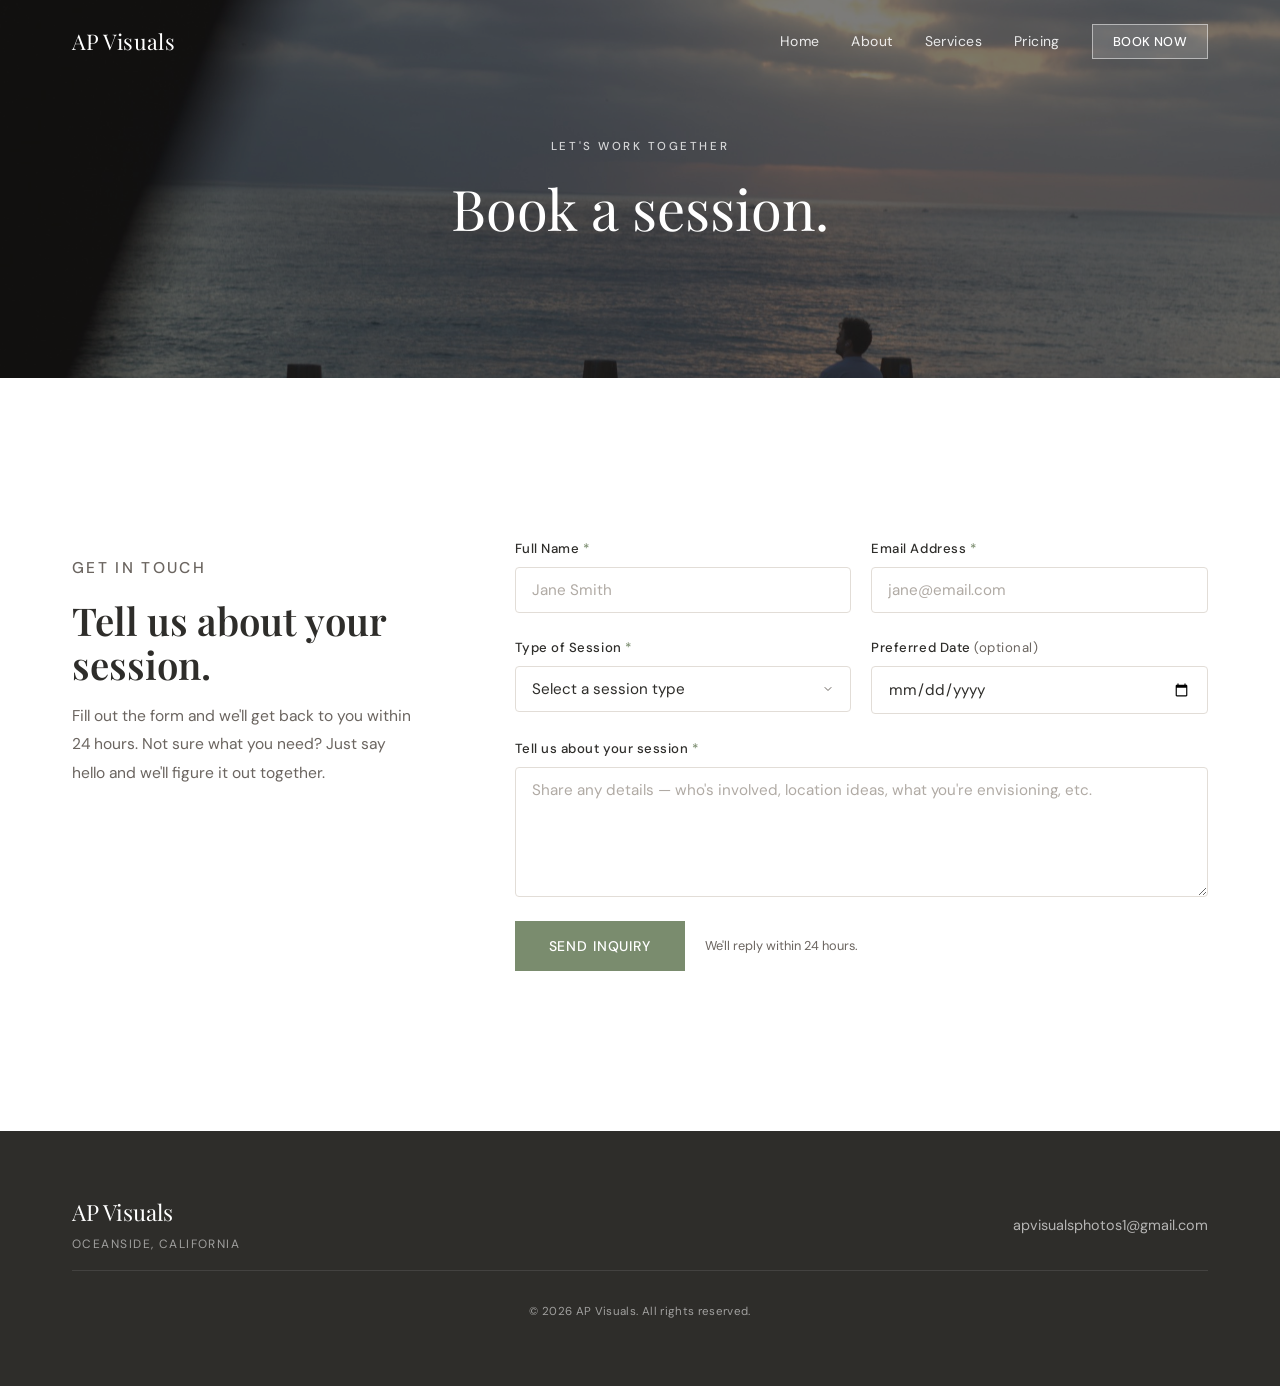
==== contact.html @ 0f5b95cb "Update Formspree endpoint to new form ID Co-Authored-By: Claude Sonnet 4.6 <noreply@anthropic.com>" ====
<!DOCTYPE html>
<html lang="en">
<head>
  <meta charset="UTF-8">
  <meta name="viewport" content="width=device-width, initial-scale=1.0">
  <meta name="description" content="Book a session with AP Visuals - photography in Oceanside, CA. Reach out for portraits, couples, families, pets, and more.">
  <title>Contact | AP Visuals</title>
  <link rel="preconnect" href="https://fonts.googleapis.com">
  <link rel="preconnect" href="https://fonts.gstatic.com" crossorigin>
  <link href="https://fonts.googleapis.com/css2?family=Playfair+Display:ital,wght@0,400;0,600;1,400&family=DM+Sans:opsz,wght@9..40,300;9..40,400;9..40,500&display=swap" rel="stylesheet">
  <link rel="stylesheet" href="css/styles.css?v=2">
  <script>if ('scrollRestoration' in history) history.scrollRestoration = 'manual';</script>
</head>
<body>

  <!-- ── Navigation ────────────────────────────── -->
  <nav class="nav scrolled" id="nav">
    <div class="nav__inner">
      <a href="index.html" class="nav__logo">AP Visuals</a>
      <button class="nav__toggle" id="navToggle" aria-label="Open menu" aria-expanded="false">
        <span></span><span></span><span></span>
      </button>
      <ul class="nav__links" id="navLinks">
        <li><a href="index.html">Home</a></li>
        <li><a href="index.html#about">About</a></li>
        <li><a href="services.html">Services</a></li>
        <li><a href="pricing.html">Pricing</a></li>
        <li><a href="contact.html" class="nav__cta nav__active-cta">Book Now</a></li>
      </ul>
    </div>
  </nav>

  <!-- ── Page Header ────────────────────────────── -->
  <section class="page-hero">
    <div class="page-hero__image">
      <img src="Photos/IMG_0569.jpg" alt="Peaceful evening at the Oceanside coast">
    </div>
    <div class="page-hero__overlay"></div>
    <div class="page-hero__content">
      <p class="hero__eyebrow">Let's work together</p>
      <h1 class="page-hero__title">Book a session.</h1>
    </div>
  </section>

  <!-- ── Contact Form ───────────────────────────── -->
  <section class="contact-section">
    <div class="container contact-section__inner">

      <div class="contact-intro fade-in">
        <p class="section-eyebrow">Get in touch</p>
        <h2>Tell us about your session.</h2>
        <p>Fill out the form and we'll get back to you within 24 hours. Not sure what you need? Just say hello and we'll figure it out together.</p>
      </div>

      <form
        class="contact-form fade-in"
        action="https://formspree.io/f/xeedqrrq"
        method="POST"
        id="contactForm"
      >
        <div class="form-row">
          <div class="form-group">
            <label for="name">Full Name <span class="form-required">*</span></label>
            <input type="text" id="name" name="name" placeholder="Jane Smith" required>
          </div>
          <div class="form-group">
            <label for="email">Email Address <span class="form-required">*</span></label>
            <input type="email" id="email" name="email" placeholder="jane@email.com" required>
          </div>
        </div>

        <div class="form-row">
          <div class="form-group">
            <label for="session">Type of Session <span class="form-required">*</span></label>
            <select id="session" name="session" required>
              <option value="" disabled selected>Select a session type</option>
              <option value="Portraits">Portraits</option>
              <option value="Couples">Couples</option>
              <option value="Families">Families</option>
              <option value="Pets">Pets</option>
              <option value="Proposals">Proposals</option>
              <option value="Graduations">Graduations</option>
              <option value="Military Homecomings">Military Homecomings</option>
              <option value="Promotions">Promotions</option>
              <option value="Retirements">Retirements</option>
              <option value="Not sure yet">Not sure yet</option>
            </select>
          </div>
          <div class="form-group">
            <label for="date">Preferred Date <span class="form-optional">(optional)</span></label>
            <input type="date" id="date" name="preferred_date">
          </div>
        </div>

        <div class="form-group">
          <label for="message">Tell us about your session <span class="form-required">*</span></label>
          <textarea id="message" name="message" rows="5" placeholder="Share any details — who's involved, location ideas, what you're envisioning, etc." required></textarea>
        </div>

        <div class="form-group form-submit">
          <button type="submit" class="btn btn--primary">Send Inquiry</button>
          <p class="form-note">We'll reply within 24 hours.</p>
        </div>

        <div class="form-success" id="formSuccess">
          <p>Thanks for reaching out! We'll be in touch within 24 hours.</p>
        </div>
      </form>

    </div>
  </section>

  <!-- ── Footer ─────────────────────────────────── -->
  <footer class="footer">
    <div class="container footer__inner">
      <div class="footer__brand">
        <p class="footer__logo">AP Visuals</p>
        <p class="footer__tagline">Oceanside, California</p>
      </div>
      <div class="footer__contact">
        <a href="mailto:apvisualsphotos1@gmail.com">apvisualsphotos1@gmail.com</a>
      </div>
      <p class="footer__copy">&copy; 2026 AP Visuals. All rights reserved.</p>
    </div>
  </footer>

  <button class="back-to-top" id="backToTop" aria-label="Back to top">
    <svg width="16" height="16" viewBox="0 0 24 24" fill="none" stroke="currentColor" stroke-width="2.5" stroke-linecap="round" stroke-linejoin="round">
      <polyline points="18 15 12 9 6 15"></polyline>
    </svg>
    Back to top
  </button>

  <script src="js/main.js"></script>
</body>
</html>
---- css/styles.css ----
/* ─── Custom Properties ─────────────────────────── */
:root {
  --bg:          #FFFFFF;
  --bg-alt:      #F7F4EF;
  --accent:      #7A8C6E;
  --accent-dark: #5E6E54;
  --text:        #2E2D2A;
  --text-light:  #6B6560;
  --white:       #FFFFFF;
  --border:      #E2DDD7;

  --font-serif: 'Playfair Display', Georgia, serif;
  --font-sans:  'DM Sans', system-ui, sans-serif;

  --space-sm:  1rem;
  --space-md:  2rem;
  --space-lg:  4rem;
  --space-xl:  6rem;
  --space-2xl: 10rem;

  --radius:     4px;
  --transition: 0.3s ease;
  --max-width:  1200px;
}

/* ─── Reset ─────────────────────────────────────── */
*, *::before, *::after { box-sizing: border-box; margin: 0; padding: 0; }
html { scroll-behavior: smooth; }
body {
  font-family: var(--font-sans);
  background: var(--bg);
  color: var(--text);
  line-height: 1.6;
  -webkit-font-smoothing: antialiased;
}
img { display: block; width: 100%; height: 100%; object-fit: cover; }
a { color: inherit; text-decoration: none; }
ul { list-style: none; }

/* ─── Typography ─────────────────────────────────── */
h1, h2, h3 {
  font-family: var(--font-serif);
  line-height: 1.15;
  font-weight: 600;
}
h2 { font-size: clamp(1.8rem, 3vw, 2.6rem); }

/* ─── Utilities ──────────────────────────────────── */
.container {
  max-width: var(--max-width);
  margin: 0 auto;
  padding: 0 var(--space-md);
}

.section-eyebrow {
  font-size: 0.75rem;
  font-weight: 500;
  letter-spacing: 0.15em;
  text-transform: uppercase;
  color: var(--accent);
  margin-bottom: var(--space-sm);
}

.section-header {
  text-align: center;
  margin-bottom: var(--space-lg);
}

.section-header h2 {
  max-width: 560px;
  margin: 0 auto;
}

/* ─── Buttons ────────────────────────────────────── */
.btn {
  display: inline-block;
  padding: 0.85rem 2rem;
  font-family: var(--font-sans);
  font-size: 0.875rem;
  font-weight: 500;
  letter-spacing: 0.06em;
  text-transform: uppercase;
  border: 2px solid transparent;
  cursor: pointer;
  transition: background var(--transition), color var(--transition), border-color var(--transition);
}

.btn--light {
  background: var(--white);
  color: var(--text);
  border-color: var(--white);
}
.btn--light:hover {
  background: transparent;
  color: var(--white);
}

.btn--outline {
  background: transparent;
  color: var(--accent);
  border-color: var(--accent);
}
.btn--outline:hover {
  background: var(--accent);
  color: var(--white);
}

.btn--primary {
  background: var(--accent);
  color: var(--white);
  border-color: var(--accent);
}
.btn--primary:hover {
  background: var(--accent-dark);
  border-color: var(--accent-dark);
}

/* ─── Navigation ─────────────────────────────────── */
.nav {
  position: fixed;
  top: 0;
  left: 0;
  right: 0;
  z-index: 100;
  padding: 1.5rem 0;
  transition: background var(--transition), padding var(--transition), box-shadow var(--transition);
}

.nav.scrolled {
  background: var(--bg);
  padding: 1rem 0;
  box-shadow: 0 1px 20px rgba(46, 45, 42, 0.08);
}

.nav__inner {
  max-width: var(--max-width);
  margin: 0 auto;
  padding: 0 var(--space-md);
  display: flex;
  align-items: center;
  justify-content: space-between;
}

.nav__logo {
  font-family: var(--font-serif);
  font-size: 1.35rem;
  color: var(--white);
  letter-spacing: 0.02em;
  transition: color var(--transition);
}
.nav.scrolled .nav__logo { color: var(--text); }

.nav__links {
  display: flex;
  align-items: center;
  gap: var(--space-md);
}

.nav__links a {
  font-size: 0.875rem;
  font-weight: 400;
  color: rgba(255, 255, 255, 0.88);
  letter-spacing: 0.03em;
  transition: color var(--transition);
}
.nav__links a:hover { color: var(--white); }
.nav.scrolled .nav__links a { color: var(--text-light); }
.nav.scrolled .nav__links a:hover { color: var(--text); }

.nav__cta {
  padding: 0.5rem 1.25rem !important;
  background: rgba(255, 255, 255, 0.15) !important;
  color: var(--white) !important;
  border: 1px solid rgba(255, 255, 255, 0.5) !important;
  font-weight: 500 !important;
  letter-spacing: 0.05em;
  font-size: 0.8rem !important;
  text-transform: uppercase;
  transition: background var(--transition), border-color var(--transition) !important;
}
.nav__cta:hover {
  background: var(--white) !important;
  color: var(--text) !important;
  border-color: var(--white) !important;
}
.nav.scrolled .nav__cta {
  background: var(--accent) !important;
  color: var(--white) !important;
  border-color: var(--accent) !important;
}
.nav.scrolled .nav__cta:hover {
  background: var(--accent-dark) !important;
  border-color: var(--accent-dark) !important;
}

/* Hamburger */
.nav__toggle {
  display: none;
  flex-direction: column;
  gap: 5px;
  background: none;
  border: none;
  cursor: pointer;
  padding: 4px;
}
.nav__toggle span {
  display: block;
  width: 24px;
  height: 2px;
  background: var(--white);
  transition: background var(--transition);
}
.nav.scrolled .nav__toggle span { background: var(--text); }

/* ─── Hero ───────────────────────────────────────── */
.hero {
  position: relative;
  height: 100svh;
  min-height: 620px;
  display: flex;
  align-items: center;
  justify-content: center;
  text-align: center;
  overflow: hidden;
}

.hero__image {
  position: absolute;
  inset: 0;
  z-index: 0;
}

.hero__overlay {
  position: absolute;
  inset: 0;
  background: linear-gradient(
    160deg,
    rgba(30, 28, 25, 0.28) 0%,
    rgba(30, 28, 25, 0.55) 100%
  );
  z-index: 1;
}

.hero__content {
  position: relative;
  z-index: 2;
  color: var(--white);
  padding: 0 var(--space-md);
  max-width: 720px;
  animation: fadeUp 1s 0.2s ease both;
}

.hero__eyebrow {
  font-size: 0.72rem;
  font-weight: 500;
  letter-spacing: 0.22em;
  text-transform: uppercase;
  color: rgba(255, 255, 255, 0.78);
  margin-bottom: 1.25rem;
}

.hero__title {
  font-family: var(--font-serif);
  font-size: clamp(3rem, 7.5vw, 5.75rem);
  line-height: 1.06;
  font-weight: 400;
  margin-bottom: 1.25rem;
}
.hero__title em {
  font-style: italic;
}

.hero__sub {
  font-size: 1.05rem;
  font-weight: 300;
  color: rgba(255, 255, 255, 0.82);
  line-height: 1.75;
  margin-bottom: 2.5rem;
}

.hero__scroll {
  position: absolute;
  bottom: 2rem;
  left: 50%;
  transform: translateX(-50%);
  z-index: 2;
  color: rgba(255, 255, 255, 0.65);
  animation: bounce 2s 1.5s ease-in-out infinite;
  transition: color var(--transition);
}
.hero__scroll:hover { color: var(--white); }

/* ─── About ──────────────────────────────────────── */
.about {
  padding: var(--space-2xl) 0;
}

.about__grid {
  display: grid;
  grid-template-columns: 1fr 1fr;
  gap: var(--space-xl);
  align-items: center;
}

.about__image {
  aspect-ratio: 4 / 5;
  overflow: hidden;
  border-radius: var(--radius);
}
.about__image img {
  transition: transform 0.65s ease;
}
.about__image:hover img { transform: scale(1.04); }

.about__text h2 {
  margin-bottom: var(--space-md);
}

.about__text p {
  font-size: 1rem;
  color: var(--text-light);
  line-height: 1.85;
  margin-bottom: var(--space-sm);
}

.about__text .btn { margin-top: var(--space-sm); }

/* ─── Services ───────────────────────────────────── */

.service-card {
  cursor: pointer;
  text-decoration: none;
  display: block;
}

.service-card__image {
  aspect-ratio: 3 / 4;
  overflow: hidden;
  border-radius: var(--radius);
}

.service-card__image img {
  transition: transform 0.55s ease;
  image-orientation: none;
}
.service-card:hover .service-card__image img { transform: scale(1.05); }

.service-card__image--placeholder {
  background: linear-gradient(145deg, #ede9e2 0%, #ddd8cf 100%);
}

.service-card__label {
  font-family: var(--font-serif);
  font-size: 1rem;
  font-weight: 400;
  color: var(--text);
  text-align: center;
  padding: 0.75rem 0 0;
  letter-spacing: 0.01em;
}

/* CTA card */
.service-card--cta .service-card__image {
  background: var(--bg-alt);
  display: flex;
  align-items: center;
  justify-content: center;
  transition: background var(--transition);
}
.service-card--cta:hover .service-card__image { background: var(--accent); }

.service-card--cta .service-card__image p {
  font-family: var(--font-serif);
  font-size: 1.4rem;
  font-weight: 400;
  color: var(--text-light);
  text-align: center;
  line-height: 1.5;
  transition: color var(--transition);
}
.service-card--cta:hover .service-card__image p { color: var(--white); }

/* Services teaser (homepage) */
.services-teaser {
  padding: var(--space-2xl) 0;
  background: var(--bg-alt);
}

.services-teaser__grid {
  display: grid;
  grid-template-columns: repeat(3, 1fr);
  gap: 1.25rem;
  margin-bottom: var(--space-lg);
}

.services-teaser__cta { text-align: center; }

/* Full services grid (services.html) */
.services-full {
  padding: var(--space-xl) 0 var(--space-2xl);
}

.services-full__grid {
  display: grid;
  grid-template-columns: repeat(3, 1fr);
  gap: 1.5rem 1.25rem;
}

/* ─── Nav active link ────────────────────────────── */
.nav__active {
  color: var(--accent) !important;
}

/* ─── Page Hero (inner pages) ────────────────────── */
.page-hero {
  position: relative;
  height: 42vh;
  min-height: 300px;
  display: flex;
  align-items: center;
  justify-content: center;
  text-align: center;
  overflow: hidden;
  margin-top: 0;
}

.page-hero__image {
  position: absolute;
  inset: 0;
  z-index: 0;
}

.page-hero__overlay {
  position: absolute;
  inset: 0;
  background: rgba(30, 28, 25, 0.58);
  z-index: 1;
}

.page-hero__content {
  position: relative;
  z-index: 2;
  color: var(--white);
  padding: 0 var(--space-md);
  animation: fadeUp 0.8s ease both;
}

.page-hero__title {
  font-family: var(--font-serif);
  font-size: clamp(2rem, 5vw, 3.5rem);
  font-weight: 400;
  margin-top: 0.75rem;
}

/* ─── Pricing intro ──────────────────────────────── */
.pricing-intro {
  padding: var(--space-lg) 0 0;
}

.pricing-intro__inner {
  max-width: 640px;
  margin: 0 auto;
  text-align: center;
}

.pricing-intro__inner p {
  font-size: 1rem;
  color: var(--text-light);
  line-height: 1.8;
  margin-bottom: var(--space-sm);
}

.pricing-intro__note {
  font-size: 0.8rem !important;
  letter-spacing: 0.04em;
  color: var(--accent) !important;
  text-transform: uppercase;
}

/* ─── Pricing cards ──────────────────────────────── */
.pricing-section {
  padding: var(--space-lg) 0 var(--space-2xl);
}

.pricing__grid {
  display: grid;
  grid-template-columns: repeat(3, 1fr);
  gap: 1.5rem;
  align-items: start;
  margin-bottom: var(--space-lg);
}

.pricing-card {
  background: var(--white);
  border: 1px solid var(--border);
  border-radius: var(--radius);
  padding: 2.5rem 2rem;
  display: flex;
  flex-direction: column;
  gap: var(--space-md);
  position: relative;
}

.pricing-card--featured {
  border-color: var(--accent);
  box-shadow: 0 8px 40px rgba(122, 140, 110, 0.15);
  transform: translateY(-8px);
}

.pricing-card__badge {
  position: absolute;
  top: -1px;
  left: 50%;
  transform: translateX(-50%);
  background: var(--accent);
  color: var(--white);
  font-size: 0.7rem;
  font-weight: 500;
  letter-spacing: 0.1em;
  text-transform: uppercase;
  padding: 0.3rem 1rem;
  border-radius: 0 0 4px 4px;
}

.pricing-card__name {
  font-family: var(--font-serif);
  font-size: 1.4rem;
  font-weight: 400;
  color: var(--text);
  margin-bottom: 0.5rem;
}

.pricing-card__price {
  margin-bottom: 0.25rem;
}

.pricing-card__price span {
  font-family: var(--font-serif);
  font-size: 3rem;
  font-weight: 600;
  color: var(--text);
  line-height: 1;
}

.pricing-card__sub {
  font-size: 0.875rem;
  color: var(--text-light);
  line-height: 1.5;
}

.pricing-card__features {
  list-style: none;
  display: flex;
  flex-direction: column;
  gap: 0.65rem;
  flex: 1;
}

.pricing-card__features li {
  font-size: 0.9rem;
  color: var(--text-light);
  padding-left: 1.25rem;
  position: relative;
}

.pricing-card__features li::before {
  content: '';
  position: absolute;
  left: 0;
  top: 0.55em;
  width: 6px;
  height: 6px;
  border-radius: 50%;
  background: var(--accent);
}

.pricing-card .btn {
  width: 100%;
  text-align: center;
}

.pricing__fine-print {
  text-align: center;
  font-size: 0.875rem;
  color: var(--text-light);
  max-width: 600px;
  margin: 0 auto;
  line-height: 1.8;
}

/* ─── FAQ ────────────────────────────────────────── */
.faq {
  padding: var(--space-2xl) 0;
  background: var(--bg-alt);
}

.faq__grid {
  display: grid;
  grid-template-columns: repeat(2, 1fr);
  gap: 2.5rem 4rem;
}

.faq__item h3 {
  font-family: var(--font-serif);
  font-size: 1.1rem;
  font-weight: 600;
  margin-bottom: 0.6rem;
  color: var(--text);
}

.faq__item p {
  font-size: 0.925rem;
  color: var(--text-light);
  line-height: 1.8;
}

.faq__item a {
  color: var(--accent);
  text-decoration: underline;
  text-underline-offset: 3px;
}

/* ─── Pricing CTA ────────────────────────────────── */
.pricing-cta {
  background: var(--text);
  padding: var(--space-xl) 0;
  text-align: center;
}

.pricing-cta__inner h2 {
  font-family: var(--font-serif);
  font-size: clamp(1.8rem, 3vw, 2.6rem);
  color: var(--white);
  font-weight: 400;
  margin-bottom: var(--space-sm);
}

.pricing-cta__inner p {
  color: rgba(255, 255, 255, 0.65);
  margin-bottom: var(--space-md);
  font-size: 1rem;
}

/* ─── Footer ─────────────────────────────────────── */
.footer {
  background: var(--text);
  color: rgba(255, 255, 255, 0.55);
  padding: var(--space-lg) 0;
}

.footer__inner {
  display: grid;
  grid-template-columns: 1fr 1fr;
  align-items: center;
  gap: var(--space-md);
  row-gap: var(--space-sm);
}

.footer__logo {
  font-family: var(--font-serif);
  font-size: 1.4rem;
  color: var(--white);
  margin-bottom: 0.3rem;
}
.footer__tagline {
  font-size: 0.75rem;
  letter-spacing: 0.12em;
  text-transform: uppercase;
}

.footer__contact { text-align: right; }
.footer__contact a {
  font-size: 0.9rem;
  color: rgba(255, 255, 255, 0.65);
  transition: color var(--transition);
}
.footer__contact a:hover { color: var(--white); }

.footer__copy {
  grid-column: 1 / -1;
  font-size: 0.72rem;
  padding-top: var(--space-md);
  border-top: 1px solid rgba(255, 255, 255, 0.1);
  text-align: center;
  letter-spacing: 0.03em;
}

/* ─── Contact form ───────────────────────────────── */
.contact-section {
  padding: var(--space-2xl) 0;
}

.contact-section__inner {
  display: grid;
  grid-template-columns: 1fr 2fr;
  gap: var(--space-xl);
  align-items: start;
}

.contact-intro h2 {
  margin-bottom: var(--space-sm);
}

.contact-intro p {
  font-size: 0.975rem;
  color: var(--text-light);
  line-height: 1.8;
  margin-top: var(--space-sm);
}

.contact-form {
  display: flex;
  flex-direction: column;
  gap: 1.5rem;
}

.form-row {
  display: grid;
  grid-template-columns: 1fr 1fr;
  gap: 1.25rem;
}

.form-group {
  display: flex;
  flex-direction: column;
  gap: 0.5rem;
}

.form-group label {
  font-size: 0.825rem;
  font-weight: 500;
  letter-spacing: 0.04em;
  color: var(--text);
}

.form-required { color: var(--accent); }
.form-optional { color: var(--text-light); font-weight: 400; }

.form-group input,
.form-group select,
.form-group textarea {
  font-family: var(--font-sans);
  font-size: 0.95rem;
  color: var(--text);
  background: var(--white);
  border: 1.5px solid var(--border);
  border-radius: var(--radius);
  padding: 0.75rem 1rem;
  width: 100%;
  transition: border-color var(--transition), box-shadow var(--transition);
  appearance: none;
  -webkit-appearance: none;
}

.form-group select {
  background-image: url("data:image/svg+xml,%3Csvg xmlns='http://www.w3.org/2000/svg' width='12' height='12' viewBox='0 0 24 24' fill='none' stroke='%236B6560' stroke-width='2' stroke-linecap='round' stroke-linejoin='round'%3E%3Cpolyline points='6 9 12 15 18 9'%3E%3C/polyline%3E%3C/svg%3E");
  background-repeat: no-repeat;
  background-position: right 1rem center;
  padding-right: 2.5rem;
  cursor: pointer;
}

.form-group input::placeholder,
.form-group textarea::placeholder {
  color: #b0aaa4;
}

.form-group input:focus,
.form-group select:focus,
.form-group textarea:focus {
  outline: none;
  border-color: var(--accent);
  box-shadow: 0 0 0 3px rgba(122, 140, 110, 0.12);
}

.form-group textarea {
  resize: vertical;
  min-height: 130px;
}

.form-submit {
  flex-direction: row;
  align-items: center;
  gap: 1.25rem;
}

.form-note {
  font-size: 0.8rem;
  color: var(--text-light);
}

.form-success {
  display: none;
  background: #f0f4ee;
  border: 1px solid var(--accent);
  border-radius: var(--radius);
  padding: 1rem 1.25rem;
  font-size: 0.9rem;
  color: var(--accent-dark);
}

@media (max-width: 900px) {
  .contact-section__inner { grid-template-columns: 1fr; gap: var(--space-lg); }
  .form-row { grid-template-columns: 1fr; }
}

/* ─── Promo banner ───────────────────────────────── */
.promo-banner {
  background: var(--accent);
  color: var(--white);
  text-align: center;
  padding: 0.75rem var(--space-md);
  font-size: 0.825rem;
  letter-spacing: 0.02em;
  line-height: 1.6;
}
.promo-banner a {
  color: var(--white);
  font-weight: 500;
  text-decoration: underline;
  text-underline-offset: 3px;
  margin-left: 0.35rem;
}
.promo-banner a:hover { opacity: 0.82; }

/* ─── Back to top ────────────────────────────────── */
.back-to-top {
  position: fixed;
  bottom: 2rem;
  left: 50%;
  transform: translateX(-50%) translateY(12px);
  z-index: 50;
  display: flex;
  align-items: center;
  gap: 0.4rem;
  background: var(--text);
  color: var(--white);
  border: none;
  border-radius: 100px;
  padding: 0.6rem 1.25rem;
  font-family: var(--font-sans);
  font-size: 0.72rem;
  font-weight: 500;
  letter-spacing: 0.1em;
  text-transform: uppercase;
  cursor: pointer;
  opacity: 0;
  pointer-events: none;
  transition: opacity 0.3s ease, transform 0.3s ease, background var(--transition);
}
.back-to-top.visible {
  opacity: 1;
  pointer-events: auto;
  transform: translateX(-50%) translateY(0);
}
.back-to-top:hover { background: var(--accent); }

/* ─── Animations ─────────────────────────────────── */
@keyframes fadeUp {
  from { opacity: 0; transform: translateY(28px); }
  to   { opacity: 1; transform: translateY(0); }
}

@keyframes bounce {
  0%, 100% { transform: translateX(-50%) translateY(0); }
  50%       { transform: translateX(-50%) translateY(8px); }
}

.fade-in {
  opacity: 0;
  transform: translateY(22px);
  transition: opacity 0.7s ease, transform 0.7s ease;
}
.fade-in.visible {
  opacity: 1;
  transform: none;
}

/* stagger service cards */
.services__grid .service-card:nth-child(2) { transition-delay: 0.08s; }
.services__grid .service-card:nth-child(3) { transition-delay: 0.16s; }
.services__grid .service-card:nth-child(4) { transition-delay: 0.08s; }
.services__grid .service-card:nth-child(5) { transition-delay: 0.16s; }
.services__grid .service-card:nth-child(6) { transition-delay: 0.24s; }
.services__grid .service-card:nth-child(7) { transition-delay: 0.08s; }
.services__grid .service-card:nth-child(8) { transition-delay: 0.16s; }
.services__grid .service-card:nth-child(9) { transition-delay: 0.24s; }

/* ─── Responsive ─────────────────────────────────── */
@media (max-width: 900px) {
  .services-teaser__grid { grid-template-columns: repeat(2, 1fr); }
  .services-full__grid { grid-template-columns: repeat(2, 1fr); }
  .pricing__grid { grid-template-columns: 1fr; max-width: 420px; margin-left: auto; margin-right: auto; }
  .pricing-card--featured { transform: none; }
  .faq__grid { grid-template-columns: 1fr; gap: 2rem; }
}

@media (max-width: 768px) {
  .nav__toggle { display: flex; }

  .nav__links {
    position: fixed;
    inset: 0 0 0 auto;
    width: min(300px, 80vw);
    background: var(--bg);
    flex-direction: column;
    align-items: flex-start;
    justify-content: center;
    padding: var(--space-xl) var(--space-lg);
    gap: var(--space-md);
    transform: translateX(100%);
    transition: transform 0.35s ease;
    box-shadow: -4px 0 40px rgba(30, 28, 25, 0.14);
  }
  .nav__links.open { transform: translateX(0); }

  .nav__links a {
    font-size: 1.1rem !important;
    color: var(--text-light) !important;
    border: none !important;
    background: none !important;
    padding: 0 !important;
    letter-spacing: 0;
    text-transform: none;
  }
  .nav__links a:hover { color: var(--text) !important; }

  .nav__cta {
    background: var(--accent) !important;
    color: var(--white) !important;
    border: 2px solid var(--accent) !important;
    padding: 0.65rem 1.5rem !important;
    width: 100%;
    text-align: center;
    text-transform: uppercase;
    letter-spacing: 0.06em;
    font-size: 0.8rem !important;
  }

  .about__grid {
    grid-template-columns: 1fr;
    gap: var(--space-lg);
  }
  .about__image { aspect-ratio: 16 / 10; }

  .footer__inner { grid-template-columns: 1fr; }
  .footer__contact { text-align: left; }
}

@media (max-width: 520px) {
  .services-teaser__grid,
  .services-full__grid {
    grid-template-columns: repeat(2, 1fr);
    gap: 0.875rem;
  }
}
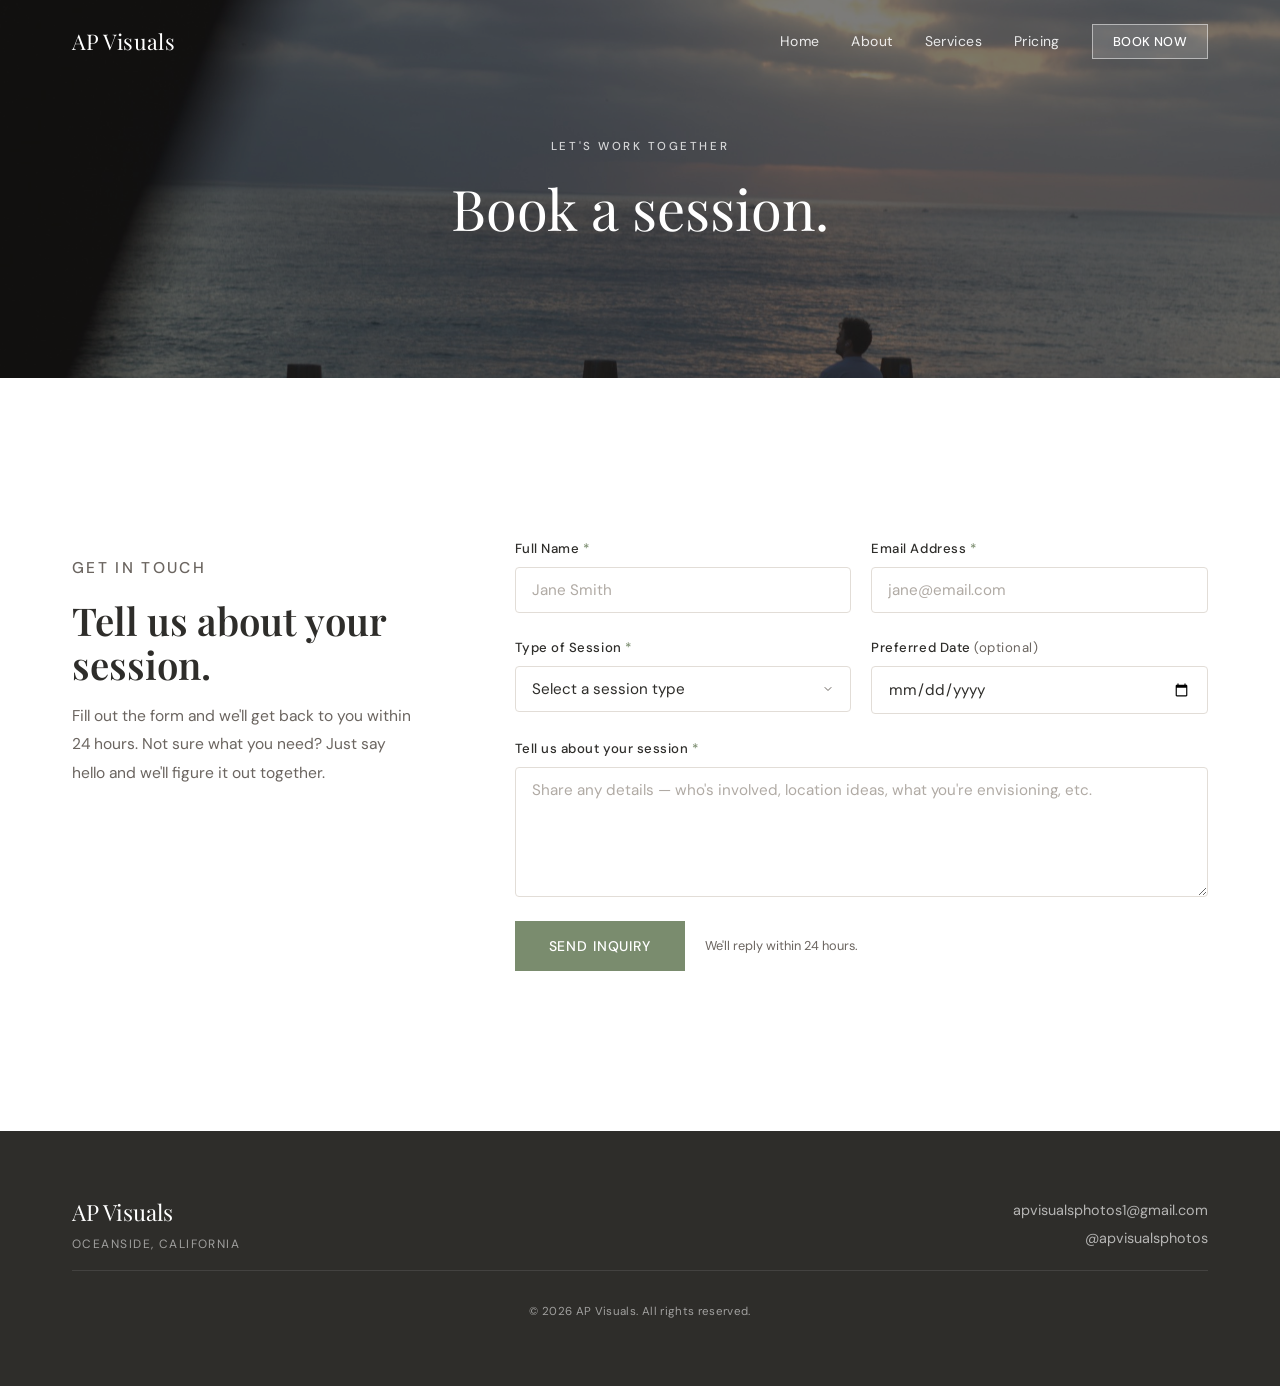
==== commit e642212f: "Add Instagram link to footer across all pages Co-Authored-By: Claude Sonnet 4.6 <noreply@anthropic.c" ====
--- a/contact.html
+++ b/contact.html
@@ -8,7 +8,7 @@
   <link rel="preconnect" href="https://fonts.googleapis.com">
   <link rel="preconnect" href="https://fonts.gstatic.com" crossorigin>
   <link href="https://fonts.googleapis.com/css2?family=Playfair+Display:ital,wght@0,400;0,600;1,400&family=DM+Sans:opsz,wght@9..40,300;9..40,400;9..40,500&display=swap" rel="stylesheet">
-  <link rel="stylesheet" href="css/styles.css?v=2">
+  <link rel="stylesheet" href="css/styles.css?v=3">
   <script>if ('scrollRestoration' in history) history.scrollRestoration = 'manual';</script>
 </head>
 <body>
@@ -54,7 +54,7 @@
 
       <form
         class="contact-form fade-in"
-        action="https://formspree.io/f/xeedqrrq"
+        action="https://formspree.io/f/xojbqkpv"
         method="POST"
         id="contactForm"
       >
@@ -105,6 +105,10 @@
         <div class="form-success" id="formSuccess">
           <p>Thanks for reaching out! We'll be in touch within 24 hours.</p>
         </div>
+
+        <div class="form-error" id="formError">
+          <p>Something went wrong. Please try again or email us directly at <a href="mailto:apvisualsphotos1@gmail.com">apvisualsphotos1@gmail.com</a>.</p>
+        </div>
       </form>
 
     </div>
@@ -119,6 +123,7 @@
       </div>
       <div class="footer__contact">
         <a href="mailto:apvisualsphotos1@gmail.com">apvisualsphotos1@gmail.com</a>
+        <a href="https://www.instagram.com/apvisualsphotos" target="_blank" rel="noopener">@apvisualsphotos</a>
       </div>
       <p class="footer__copy">&copy; 2026 AP Visuals. All rights reserved.</p>
     </div>
--- a/css/styles.css
+++ b/css/styles.css
@@ -668,7 +668,13 @@
   text-transform: uppercase;
 }
 
-.footer__contact { text-align: right; }
+.footer__contact {
+  text-align: right;
+  display: flex;
+  flex-direction: column;
+  gap: 0.3rem;
+  align-items: flex-end;
+}
 .footer__contact a {
   font-size: 0.9rem;
   color: rgba(255, 255, 255, 0.65);
@@ -797,6 +803,21 @@
   padding: 1rem 1.25rem;
   font-size: 0.9rem;
   color: var(--accent-dark);
+}
+
+.form-error {
+  display: none;
+  background: #fdf0f0;
+  border: 1px solid #d9756a;
+  border-radius: var(--radius);
+  padding: 1rem 1.25rem;
+  font-size: 0.9rem;
+  color: #8b3a33;
+}
+.form-error a {
+  color: #8b3a33;
+  text-decoration: underline;
+  text-underline-offset: 3px;
 }
 
 @media (max-width: 900px) {
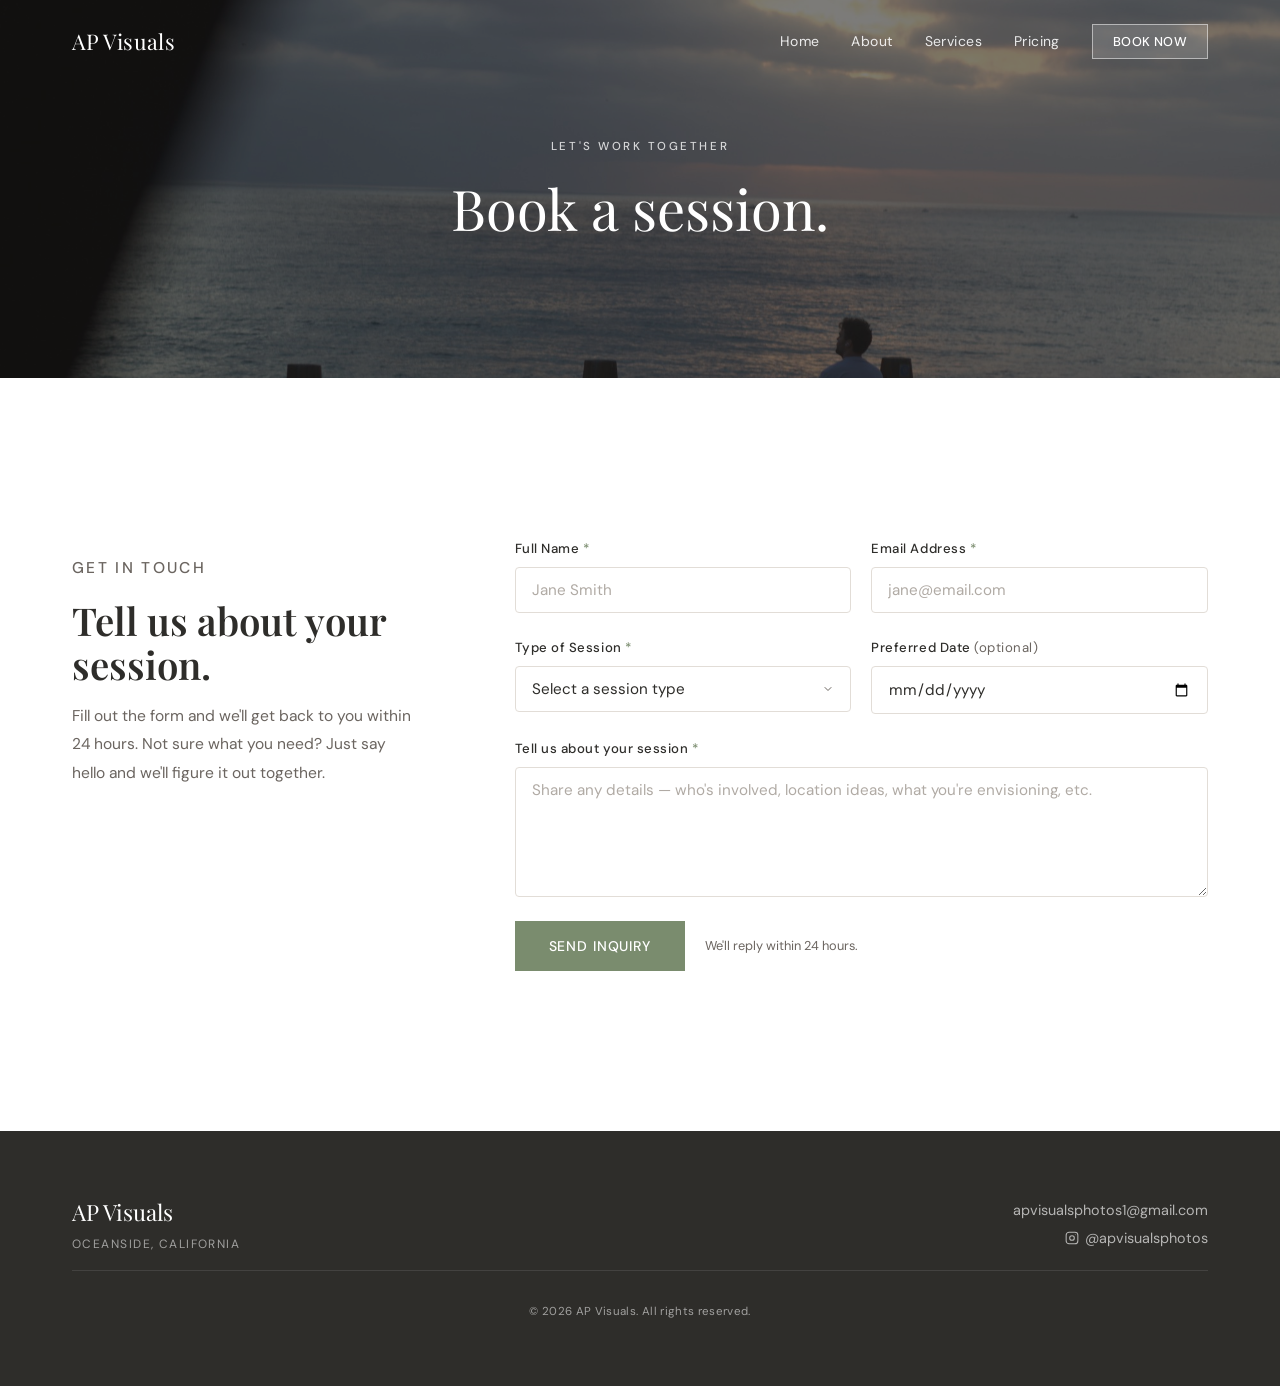
==== commit 8e4f6c24: "Add Instagram icon to footer IG link across all pages Co-Authored-By: Claude Sonnet 4.6 <noreply@ant" ====
--- a/contact.html
+++ b/contact.html
@@ -8,7 +8,7 @@
   <link rel="preconnect" href="https://fonts.googleapis.com">
   <link rel="preconnect" href="https://fonts.gstatic.com" crossorigin>
   <link href="https://fonts.googleapis.com/css2?family=Playfair+Display:ital,wght@0,400;0,600;1,400&family=DM+Sans:opsz,wght@9..40,300;9..40,400;9..40,500&display=swap" rel="stylesheet">
-  <link rel="stylesheet" href="css/styles.css?v=3">
+  <link rel="stylesheet" href="css/styles.css?v=4">
   <script>if ('scrollRestoration' in history) history.scrollRestoration = 'manual';</script>
 </head>
 <body>
@@ -123,7 +123,10 @@
       </div>
       <div class="footer__contact">
         <a href="mailto:apvisualsphotos1@gmail.com">apvisualsphotos1@gmail.com</a>
-        <a href="https://www.instagram.com/apvisualsphotos" target="_blank" rel="noopener">@apvisualsphotos</a>
+        <a href="https://www.instagram.com/apvisualsphotos" target="_blank" rel="noopener" class="footer__ig">
+          <svg width="14" height="14" viewBox="0 0 24 24" fill="none" stroke="currentColor" stroke-width="1.8" stroke-linecap="round" stroke-linejoin="round"><rect x="2" y="2" width="20" height="20" rx="5" ry="5"/><circle cx="12" cy="12" r="4"/><circle cx="17.5" cy="6.5" r="0.8" fill="currentColor" stroke="none"/></svg>
+          @apvisualsphotos
+        </a>
       </div>
       <p class="footer__copy">&copy; 2026 AP Visuals. All rights reserved.</p>
     </div>
--- a/css/styles.css
+++ b/css/styles.css
@@ -681,6 +681,12 @@
   transition: color var(--transition);
 }
 .footer__contact a:hover { color: var(--white); }
+
+.footer__ig {
+  display: flex;
+  align-items: center;
+  gap: 0.4rem;
+}
 
 .footer__copy {
   grid-column: 1 / -1;
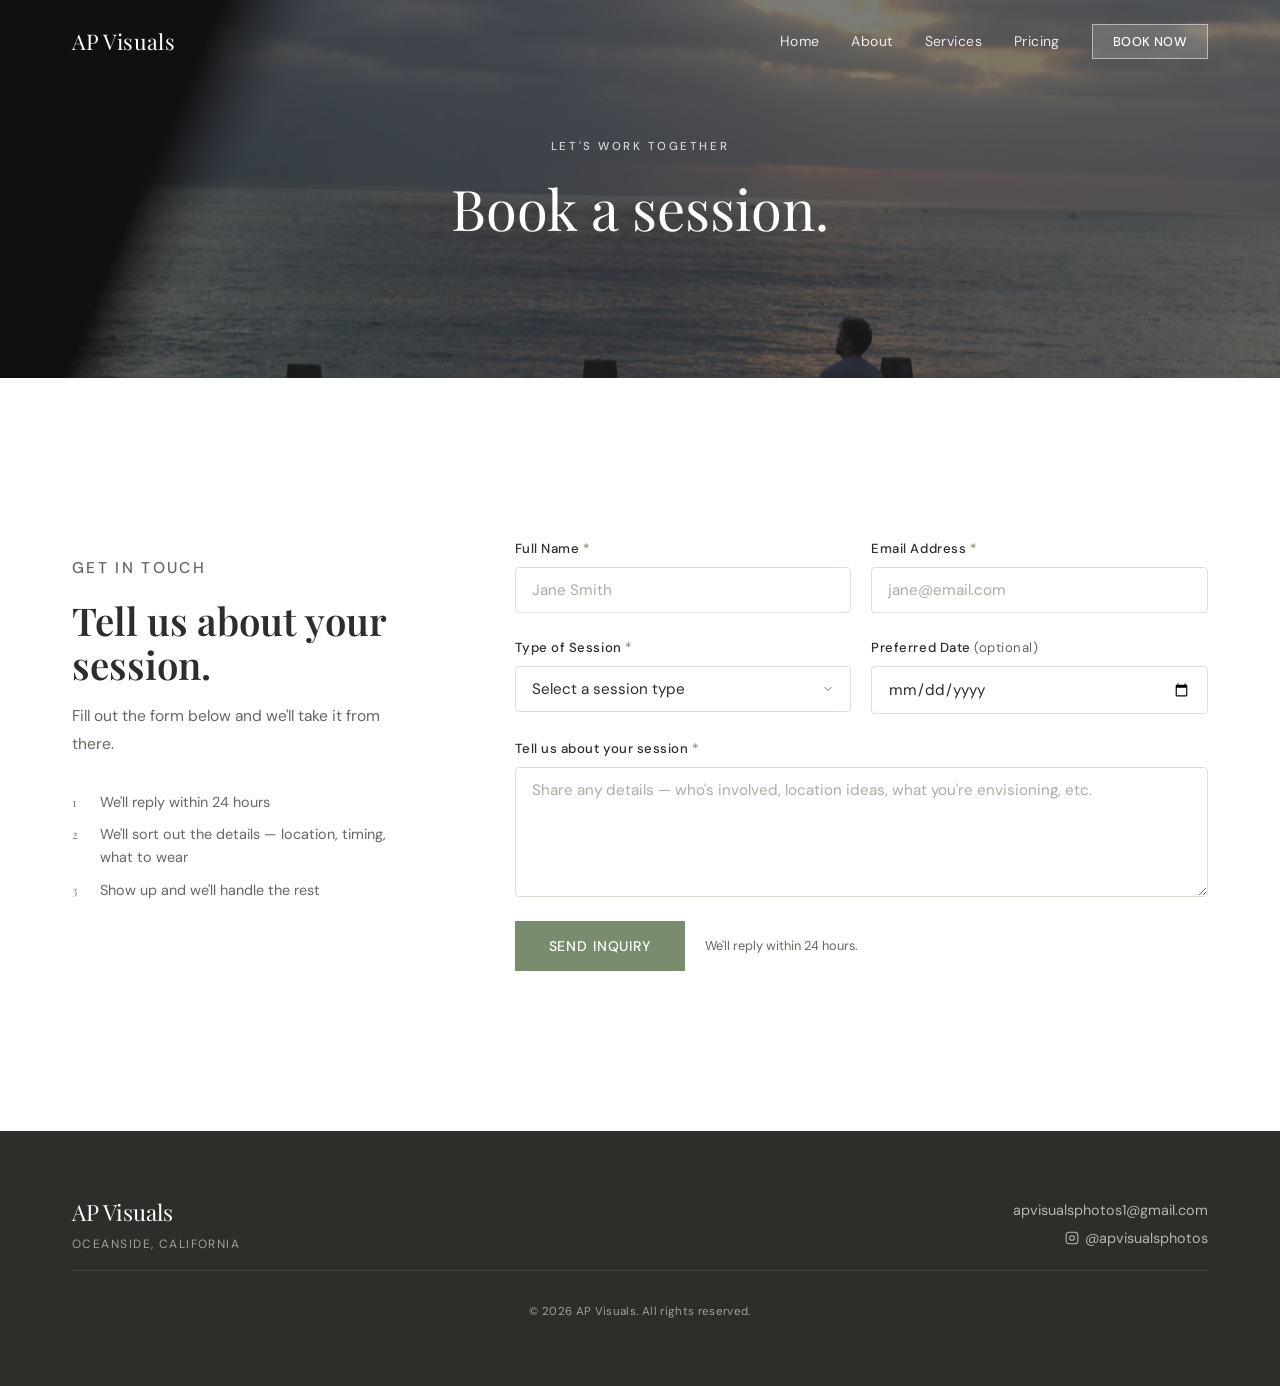
==== commit 38002936: "Add service descriptions, contact steps, and clean up pricing copy Co-Authored-By: Claude Sonnet 4.6" ====
--- a/contact.html
+++ b/contact.html
@@ -49,7 +49,12 @@
       <div class="contact-intro fade-in">
         <p class="section-eyebrow">Get in touch</p>
         <h2>Tell us about your session.</h2>
-        <p>Fill out the form and we'll get back to you within 24 hours. Not sure what you need? Just say hello and we'll figure it out together.</p>
+        <p>Fill out the form below and we'll take it from there.</p>
+        <ol class="contact-steps">
+          <li>We'll reply within 24 hours</li>
+          <li>We'll sort out the details — location, timing, what to wear</li>
+          <li>Show up and we'll handle the rest</li>
+        </ol>
       </div>
 
       <form
--- a/css/styles.css
+++ b/css/styles.css
@@ -359,6 +359,14 @@
   letter-spacing: 0.01em;
 }
 
+.service-card__desc {
+  font-size: 0.8rem;
+  color: var(--text-light);
+  text-align: center;
+  padding: 0.3rem 0.25rem 0;
+  line-height: 1.6;
+}
+
 /* CTA card */
 .service-card--cta .service-card__image {
   background: var(--bg-alt);
@@ -718,6 +726,35 @@
   color: var(--text-light);
   line-height: 1.8;
   margin-top: var(--space-sm);
+}
+
+.contact-steps {
+  list-style: none;
+  padding: 0;
+  margin-top: var(--space-md);
+  display: flex;
+  flex-direction: column;
+  gap: 0.6rem;
+  counter-reset: steps;
+}
+
+.contact-steps li {
+  counter-increment: steps;
+  display: flex;
+  align-items: baseline;
+  gap: 0.75rem;
+  font-size: 0.9rem;
+  color: var(--text-light);
+  line-height: 1.6;
+}
+
+.contact-steps li::before {
+  content: counter(steps);
+  font-family: var(--font-serif);
+  font-size: 0.75rem;
+  color: var(--accent);
+  min-width: 1rem;
+  flex-shrink: 0;
 }
 
 .contact-form {
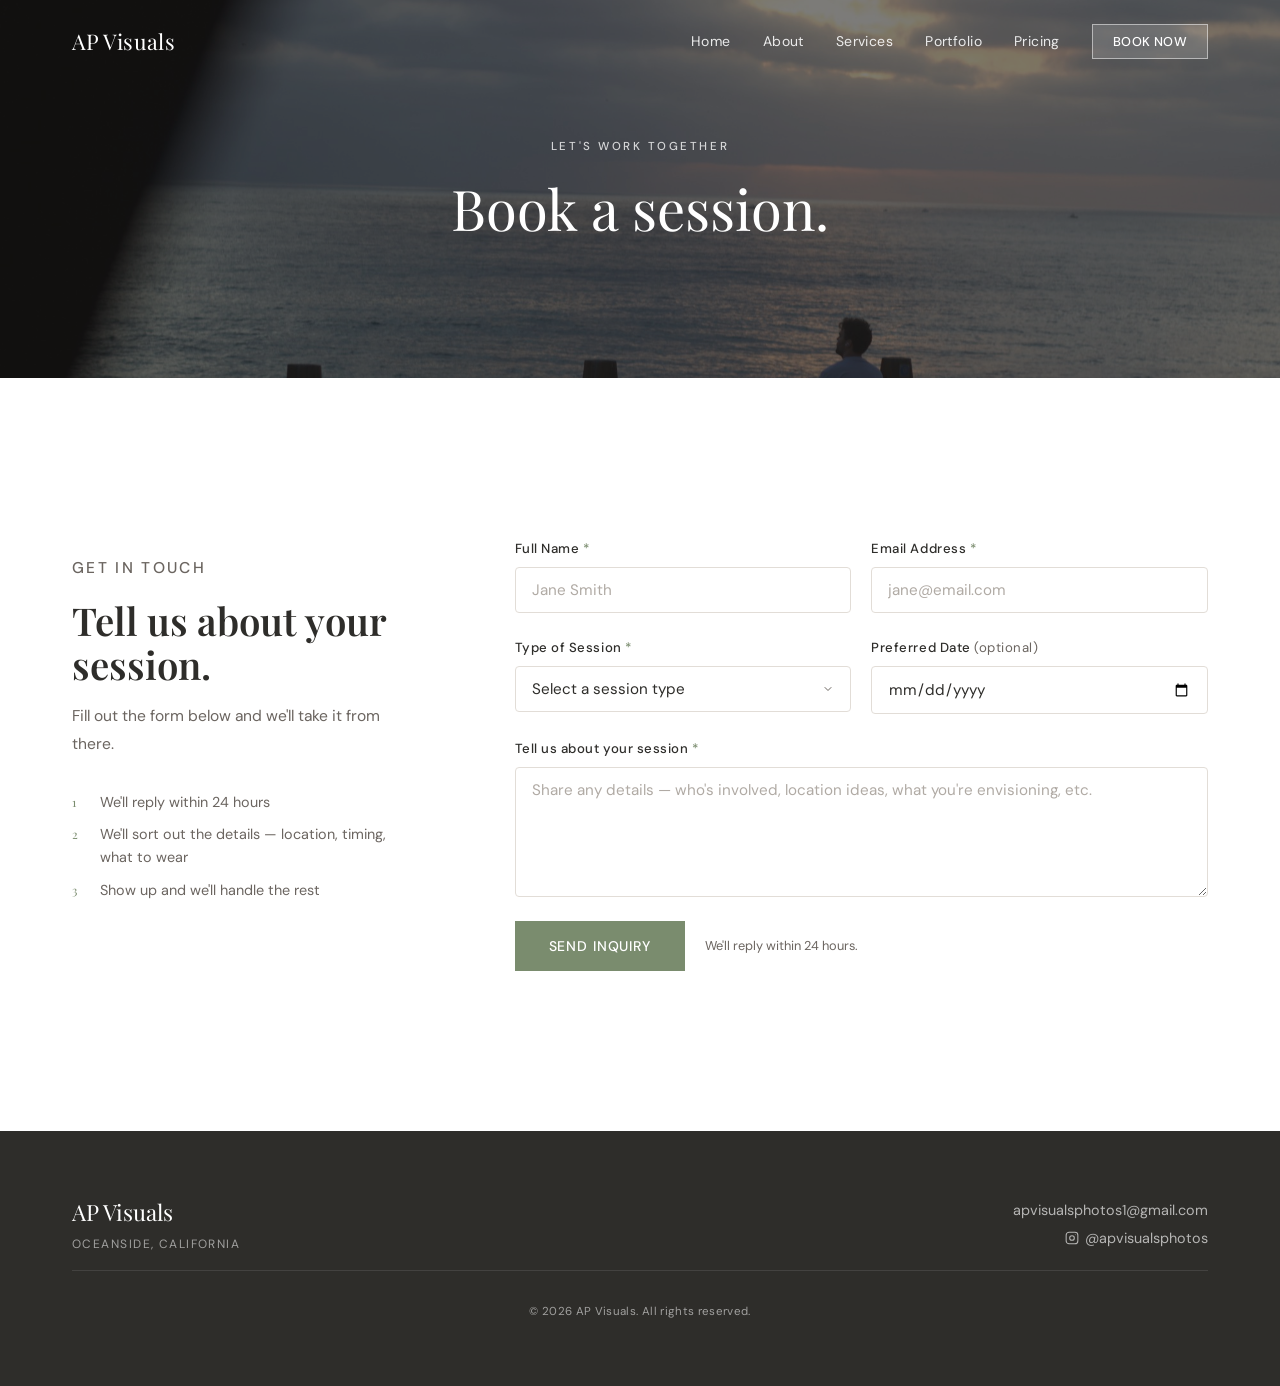
==== commit dcccd28a: "Add portfolio page with Jesse & Tat proposal session, update nav Co-Authored-By: Claude Sonnet 4.6 <" ====
--- a/contact.html
+++ b/contact.html
@@ -8,7 +8,7 @@
   <link rel="preconnect" href="https://fonts.googleapis.com">
   <link rel="preconnect" href="https://fonts.gstatic.com" crossorigin>
   <link href="https://fonts.googleapis.com/css2?family=Playfair+Display:ital,wght@0,400;0,600;1,400&family=DM+Sans:opsz,wght@9..40,300;9..40,400;9..40,500&display=swap" rel="stylesheet">
-  <link rel="stylesheet" href="css/styles.css?v=4">
+  <link rel="stylesheet" href="css/styles.css?v=5">
   <script>if ('scrollRestoration' in history) history.scrollRestoration = 'manual';</script>
 </head>
 <body>
@@ -24,6 +24,7 @@
         <li><a href="index.html">Home</a></li>
         <li><a href="index.html#about">About</a></li>
         <li><a href="services.html">Services</a></li>
+        <li><a href="portfolio.html">Portfolio</a></li>
         <li><a href="pricing.html">Pricing</a></li>
         <li><a href="contact.html" class="nav__cta nav__active-cta">Book Now</a></li>
       </ul>
--- a/css/styles.css
+++ b/css/styles.css
@@ -1018,3 +1018,47 @@
     gap: 0.875rem;
   }
 }
+
+/* ─── Portfolio ───────────────────────────────────── */
+.portfolio-section {
+  padding: var(--space-2xl) 0;
+}
+
+.portfolio-session {
+  margin-bottom: var(--space-lg);
+}
+
+.portfolio-session__title {
+  font-size: clamp(1.4rem, 2.5vw, 2rem);
+  margin-top: 0.4rem;
+}
+
+.portfolio-grid {
+  columns: 3;
+  column-gap: 0.75rem;
+}
+
+.portfolio-grid__item {
+  break-inside: avoid;
+  margin-bottom: 0.75rem;
+  border-radius: var(--radius);
+  overflow: hidden;
+}
+
+.portfolio-grid__item img {
+  height: auto;
+  object-fit: unset;
+  transition: transform 0.55s ease;
+}
+
+.portfolio-grid__item:hover img {
+  transform: scale(1.02);
+}
+
+@media (max-width: 768px) {
+  .portfolio-grid { columns: 2; }
+}
+
+@media (max-width: 480px) {
+  .portfolio-grid { columns: 1; }
+}
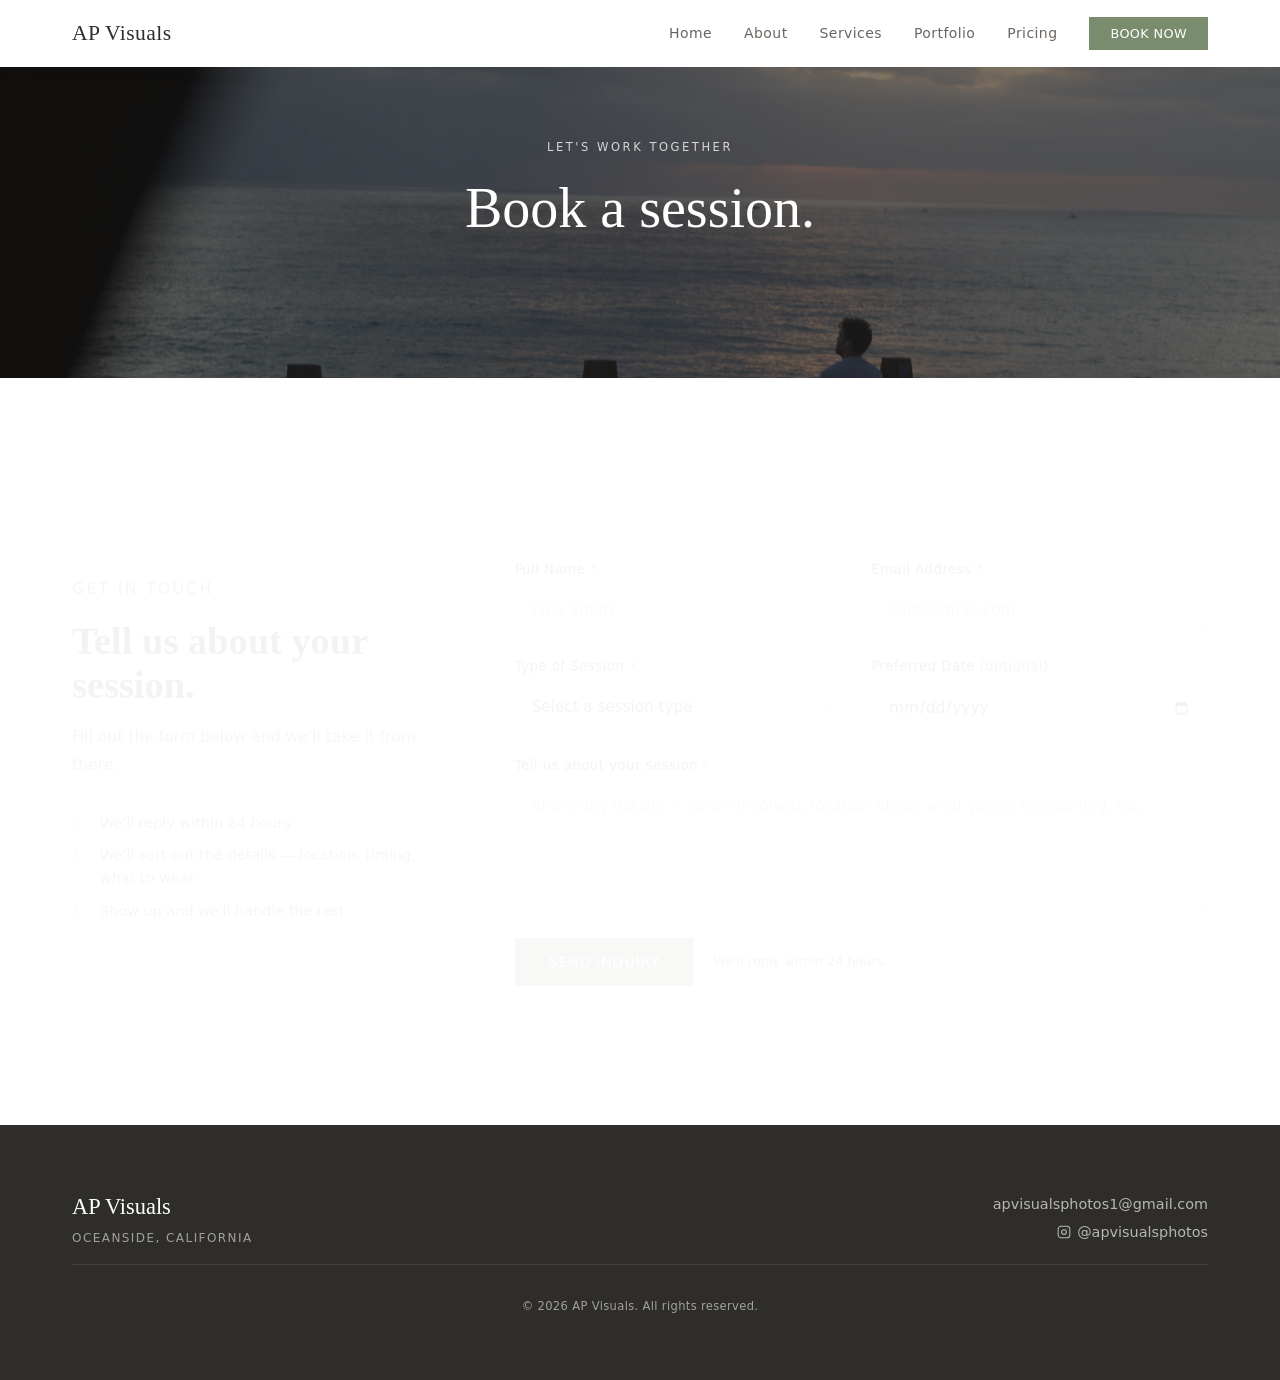
==== commit 702371ae: "Add CSP and referrer policy, move inline script and style to external files Co-Authored-By: Claude S" ====
--- a/contact.html
+++ b/contact.html
@@ -9,7 +9,8 @@
   <link rel="preconnect" href="https://fonts.gstatic.com" crossorigin>
   <link href="https://fonts.googleapis.com/css2?family=Playfair+Display:ital,wght@0,400;0,600;1,400&family=DM+Sans:opsz,wght@9..40,300;9..40,400;9..40,500&display=swap" rel="stylesheet">
   <link rel="stylesheet" href="css/styles.css?v=5">
-  <script>if ('scrollRestoration' in history) history.scrollRestoration = 'manual';</script>
+  <meta http-equiv="Content-Security-Policy" content="default-src 'self'; script-src 'self'; style-src 'self' https://fonts.googleapis.com; font-src 'self' https://fonts.gstatic.com; img-src 'self' data:; connect-src 'self' https://formspree.io;">
+  <meta name="referrer" content="strict-origin-when-cross-origin">
 </head>
 <body>
 
--- a/css/styles.css
+++ b/css/styles.css
@@ -1019,6 +1019,8 @@
   }
 }
 
+.services-teaser__cta--spaced { margin-top: var(--space-lg); }
+
 /* ─── Portfolio ───────────────────────────────────── */
 .portfolio-section {
   padding: var(--space-2xl) 0;
